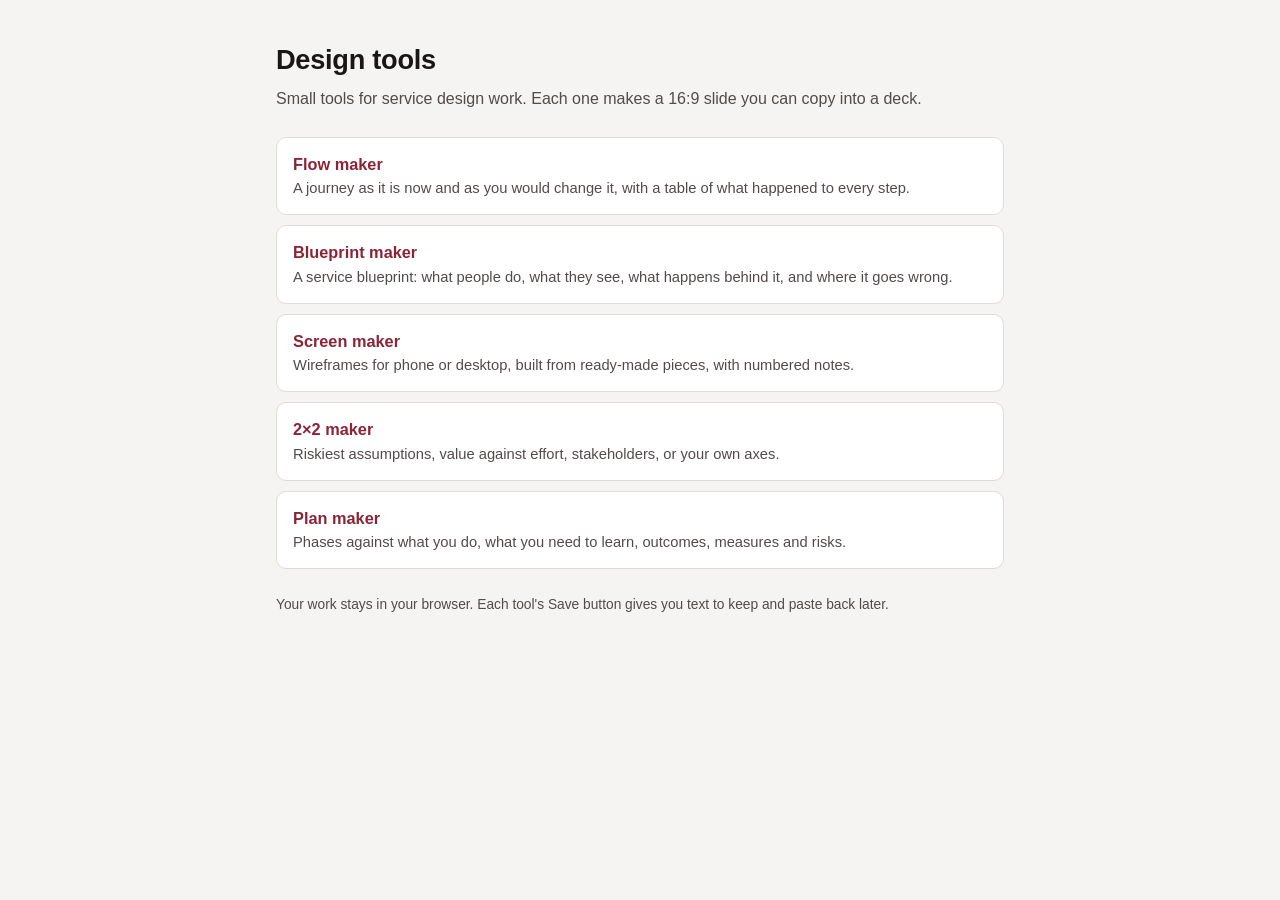
==== index.html @ 123a7e5f "Design tools: flow, blueprint, screen, 2×2 and plan makers Flow maker and Screen maker come from mmu" ====
<!doctype html>
<html lang="en-GB">
<head>
<meta charset="utf-8">
<meta name="viewport" content="width=device-width, initial-scale=1">
<title>Design tools</title>
<style>
  :root{--bg:#F5F4F2;--surface:#FFFFFF;--ink:#1A1618;--ink-2:#514B4A;--line:#DFDBD7;--link:#8C2437}
  @media (prefers-color-scheme:dark){:root:not([data-theme="light"]){--bg:#1A1618;--surface:#262122;--ink:#F5F4F2;--ink-2:#C9C3C0;--line:#4D4847;--link:#F0A9B5}}
  :root[data-theme="dark"]{--bg:#1A1618;--surface:#262122;--ink:#F5F4F2;--ink-2:#C9C3C0;--line:#4D4847;--link:#F0A9B5}
  *{box-sizing:border-box}
  body{margin:0;background:var(--bg);color:var(--ink);font-family:-apple-system,BlinkMacSystemFont,"Segoe UI",Inter,Roboto,sans-serif;line-height:1.5}
  main{max-width:760px;margin:0 auto;padding:40px 16px}
  h1{font-size:1.7rem;margin:0 0 6px;letter-spacing:-0.01em}
  .lede{color:var(--ink-2);margin:0 0 26px}
  ul{list-style:none;margin:0;padding:0;display:grid;gap:10px}
  a.tool{display:block;background:var(--surface);border:1px solid var(--line);border-radius:10px;padding:14px 16px;text-decoration:none;color:inherit}
  a.tool:hover{border-color:var(--link)}
  a.tool:focus-visible{outline:2px solid var(--link);outline-offset:2px}
  a.tool b{display:block;color:var(--link);font-size:1.02rem}
  a.tool span{color:var(--ink-2);font-size:0.92rem}
  footer{color:var(--ink-2);font-size:0.86rem;margin-top:26px}
</style>
</head>
<body>
<main>
  <h1>Design tools</h1>
  <p class="lede">Small tools for service design work. Each one makes a 16:9 slide you can copy into a deck.</p>
  <ul>
    <li><a class="tool" href="flow.html"><b>Flow maker</b><span>A journey as it is now and as you would change it, with a table of what happened to every step.</span></a></li>
    <li><a class="tool" href="blueprint.html"><b>Blueprint maker</b><span>A service blueprint: what people do, what they see, what happens behind it, and where it goes wrong.</span></a></li>
    <li><a class="tool" href="screen-maker.html"><b>Screen maker</b><span>Wireframes for phone or desktop, built from ready-made pieces, with numbered notes.</span></a></li>
    <li><a class="tool" href="matrix.html"><b>2×2 maker</b><span>Riskiest assumptions, value against effort, stakeholders, or your own axes.</span></a></li>
    <li><a class="tool" href="plan.html"><b>Plan maker</b><span>Phases against what you do, what you need to learn, outcomes, measures and risks.</span></a></li>
  </ul>
  <footer>Your work stays in your browser. Each tool's Save button gives you text to keep and paste back later.</footer>
</main>
</body>
</html>
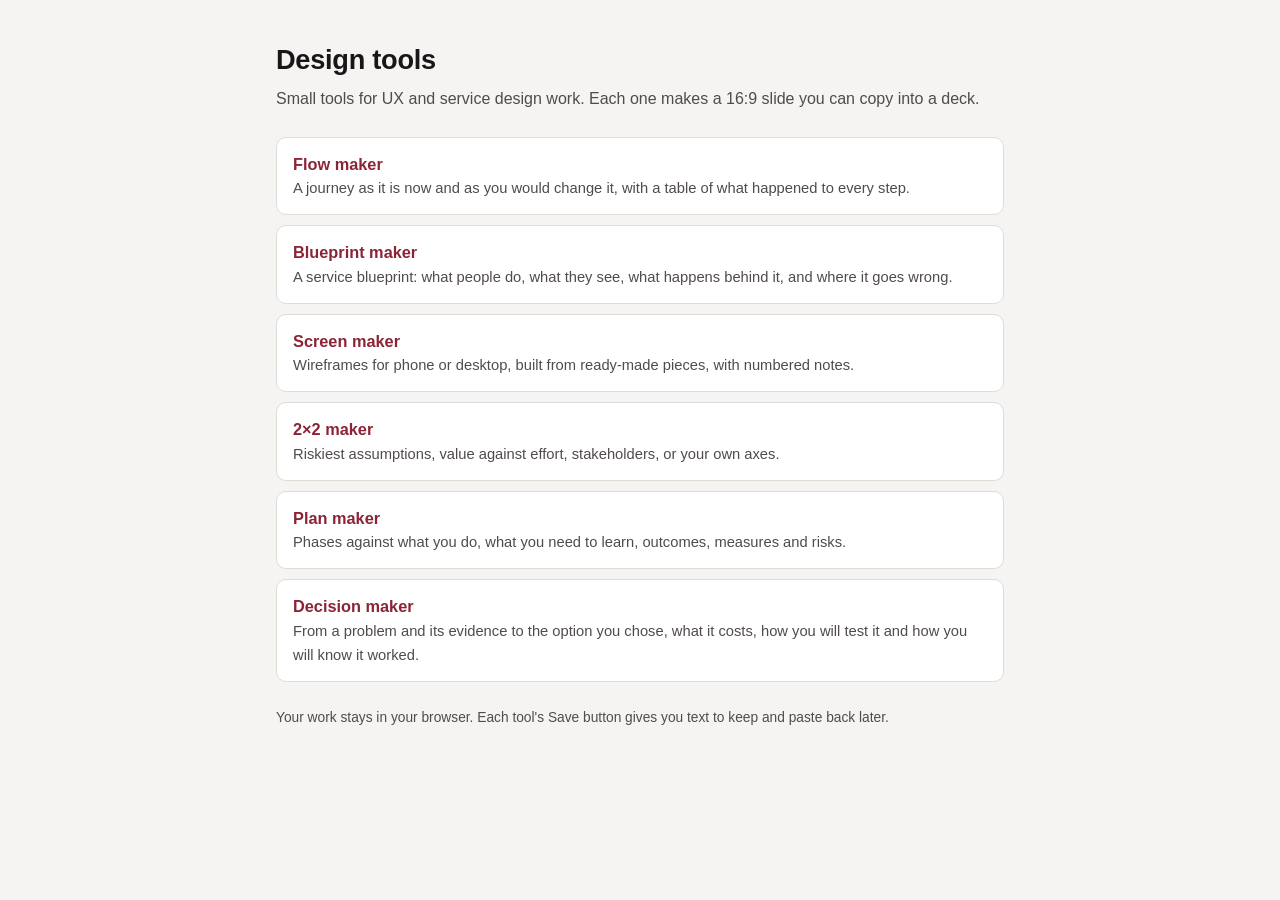
==== commit cfe9a585: "Add the Decision maker and two optional Blueprint lanes The Decision maker takes each decision from " ====
--- a/index.html
+++ b/index.html
@@ -25,13 +25,14 @@
 <body>
 <main>
   <h1>Design tools</h1>
-  <p class="lede">Small tools for service design work. Each one makes a 16:9 slide you can copy into a deck.</p>
+  <p class="lede">Small tools for UX and service design work. Each one makes a 16:9 slide you can copy into a deck.</p>
   <ul>
     <li><a class="tool" href="flow.html"><b>Flow maker</b><span>A journey as it is now and as you would change it, with a table of what happened to every step.</span></a></li>
     <li><a class="tool" href="blueprint.html"><b>Blueprint maker</b><span>A service blueprint: what people do, what they see, what happens behind it, and where it goes wrong.</span></a></li>
     <li><a class="tool" href="screen-maker.html"><b>Screen maker</b><span>Wireframes for phone or desktop, built from ready-made pieces, with numbered notes.</span></a></li>
     <li><a class="tool" href="matrix.html"><b>2×2 maker</b><span>Riskiest assumptions, value against effort, stakeholders, or your own axes.</span></a></li>
     <li><a class="tool" href="plan.html"><b>Plan maker</b><span>Phases against what you do, what you need to learn, outcomes, measures and risks.</span></a></li>
+    <li><a class="tool" href="decision.html"><b>Decision maker</b><span>From a problem and its evidence to the option you chose, what it costs, how you will test it and how you will know it worked.</span></a></li>
   </ul>
   <footer>Your work stays in your browser. Each tool's Save button gives you text to keep and paste back later.</footer>
 </main>
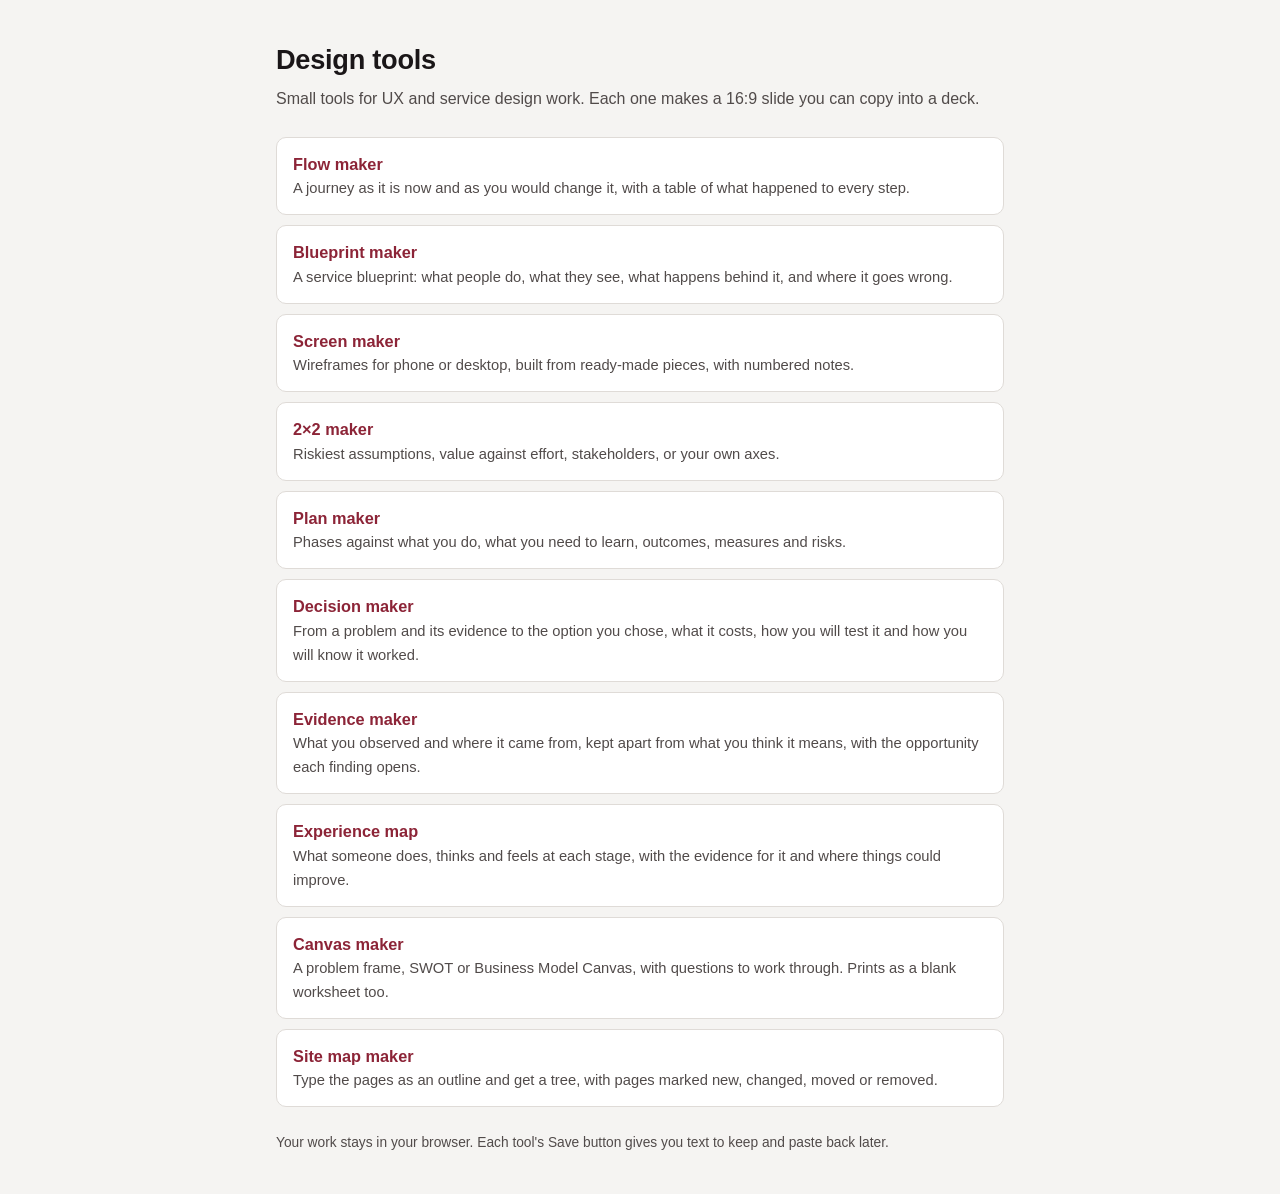
==== commit ecbcbc01: "Add the Evidence, Canvas, Experience map and Site map tools Evidence keeps what was observed apart f" ====
--- a/index.html
+++ b/index.html
@@ -33,6 +33,10 @@
     <li><a class="tool" href="matrix.html"><b>2×2 maker</b><span>Riskiest assumptions, value against effort, stakeholders, or your own axes.</span></a></li>
     <li><a class="tool" href="plan.html"><b>Plan maker</b><span>Phases against what you do, what you need to learn, outcomes, measures and risks.</span></a></li>
     <li><a class="tool" href="decision.html"><b>Decision maker</b><span>From a problem and its evidence to the option you chose, what it costs, how you will test it and how you will know it worked.</span></a></li>
+    <li><a class="tool" href="evidence.html"><b>Evidence maker</b><span>What you observed and where it came from, kept apart from what you think it means, with the opportunity each finding opens.</span></a></li>
+    <li><a class="tool" href="experience.html"><b>Experience map</b><span>What someone does, thinks and feels at each stage, with the evidence for it and where things could improve.</span></a></li>
+    <li><a class="tool" href="canvas.html"><b>Canvas maker</b><span>A problem frame, SWOT or Business Model Canvas, with questions to work through. Prints as a blank worksheet too.</span></a></li>
+    <li><a class="tool" href="sitemap.html"><b>Site map maker</b><span>Type the pages as an outline and get a tree, with pages marked new, changed, moved or removed.</span></a></li>
   </ul>
   <footer>Your work stays in your browser. Each tool's Save button gives you text to keep and paste back later.</footer>
 </main>
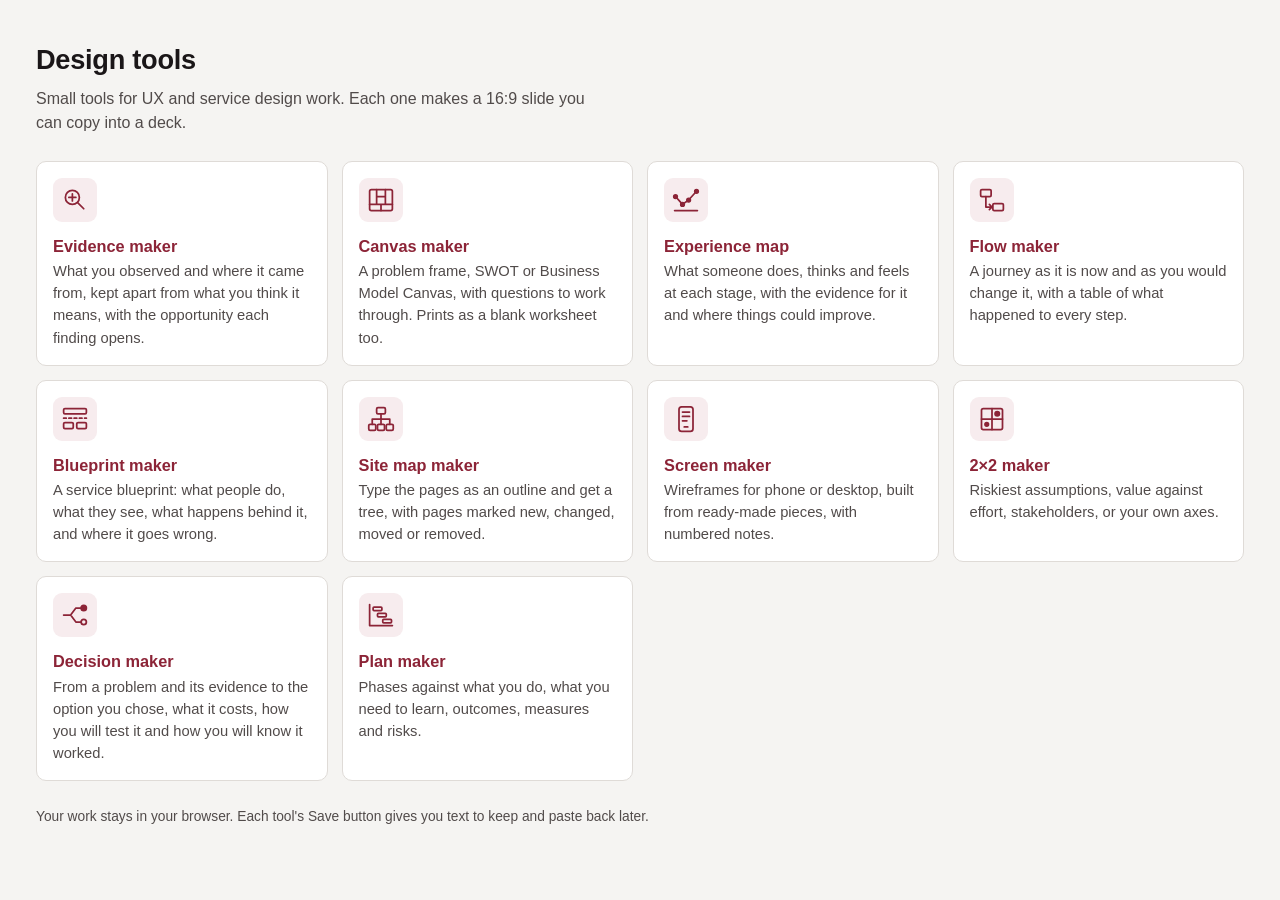
==== commit 3f4374ab: "Landing page: a grid of tools with icons The tools now follow the order of the work rather than the " ====
--- a/index.html
+++ b/index.html
@@ -5,20 +5,23 @@
 <meta name="viewport" content="width=device-width, initial-scale=1">
 <title>Design tools</title>
 <style>
-  :root{--bg:#F5F4F2;--surface:#FFFFFF;--ink:#1A1618;--ink-2:#514B4A;--line:#DFDBD7;--link:#8C2437}
-  @media (prefers-color-scheme:dark){:root:not([data-theme="light"]){--bg:#1A1618;--surface:#262122;--ink:#F5F4F2;--ink-2:#C9C3C0;--line:#4D4847;--link:#F0A9B5}}
-  :root[data-theme="dark"]{--bg:#1A1618;--surface:#262122;--ink:#F5F4F2;--ink-2:#C9C3C0;--line:#4D4847;--link:#F0A9B5}
+  :root{--bg:#F5F4F2;--surface:#FFFFFF;--ink:#1A1618;--ink-2:#514B4A;--line:#DFDBD7;--link:#8C2437;--tile:#F7ECEE}
+  @media (prefers-color-scheme:dark){:root:not([data-theme="light"]){--bg:#1A1618;--surface:#262122;--ink:#F5F4F2;--ink-2:#C9C3C0;--line:#4D4847;--link:#F0A9B5;--tile:#3D2A2E}}
+  :root[data-theme="dark"]{--bg:#1A1618;--surface:#262122;--ink:#F5F4F2;--ink-2:#C9C3C0;--line:#4D4847;--link:#F0A9B5;--tile:#3D2A2E}
   *{box-sizing:border-box}
   body{margin:0;background:var(--bg);color:var(--ink);font-family:-apple-system,BlinkMacSystemFont,"Segoe UI",Inter,Roboto,sans-serif;line-height:1.5}
-  main{max-width:760px;margin:0 auto;padding:40px 16px}
+  main{max-width:1240px;margin:0 auto;padding:40px 16px}
   h1{font-size:1.7rem;margin:0 0 6px;letter-spacing:-0.01em}
-  .lede{color:var(--ink-2);margin:0 0 26px}
-  ul{list-style:none;margin:0;padding:0;display:grid;gap:10px}
-  a.tool{display:block;background:var(--surface);border:1px solid var(--line);border-radius:10px;padding:14px 16px;text-decoration:none;color:inherit}
+  .lede{color:var(--ink-2);margin:0 0 26px;max-width:62ch}
+  ul{list-style:none;margin:0;padding:0;display:grid;gap:14px;grid-template-columns:repeat(auto-fill,minmax(min(100%,270px),1fr))}
+  li{display:grid}
+  a.tool{display:block;background:var(--surface);border:1px solid var(--line);border-radius:10px;padding:16px;text-decoration:none;color:inherit}
   a.tool:hover{border-color:var(--link)}
   a.tool:focus-visible{outline:2px solid var(--link);outline-offset:2px}
-  a.tool b{display:block;color:var(--link);font-size:1.02rem}
-  a.tool span{color:var(--ink-2);font-size:0.92rem}
+  a.tool svg{display:block;width:44px;height:44px;padding:8px;margin-bottom:12px;border-radius:9px;background:var(--tile);color:var(--link);fill:none;stroke:currentColor;stroke-width:2;stroke-linecap:round;stroke-linejoin:round}
+  a.tool svg .on{fill:currentColor}
+  a.tool b{display:block;color:var(--link);font-size:1.02rem;margin-bottom:2px}
+  a.tool span{display:block;color:var(--ink-2);font-size:0.92rem}
   footer{color:var(--ink-2);font-size:0.86rem;margin-top:26px}
 </style>
 </head>
@@ -27,16 +30,16 @@
   <h1>Design tools</h1>
   <p class="lede">Small tools for UX and service design work. Each one makes a 16:9 slide you can copy into a deck.</p>
   <ul>
-    <li><a class="tool" href="flow.html"><b>Flow maker</b><span>A journey as it is now and as you would change it, with a table of what happened to every step.</span></a></li>
-    <li><a class="tool" href="blueprint.html"><b>Blueprint maker</b><span>A service blueprint: what people do, what they see, what happens behind it, and where it goes wrong.</span></a></li>
-    <li><a class="tool" href="screen-maker.html"><b>Screen maker</b><span>Wireframes for phone or desktop, built from ready-made pieces, with numbered notes.</span></a></li>
-    <li><a class="tool" href="matrix.html"><b>2×2 maker</b><span>Riskiest assumptions, value against effort, stakeholders, or your own axes.</span></a></li>
-    <li><a class="tool" href="plan.html"><b>Plan maker</b><span>Phases against what you do, what you need to learn, outcomes, measures and risks.</span></a></li>
-    <li><a class="tool" href="decision.html"><b>Decision maker</b><span>From a problem and its evidence to the option you chose, what it costs, how you will test it and how you will know it worked.</span></a></li>
-    <li><a class="tool" href="evidence.html"><b>Evidence maker</b><span>What you observed and where it came from, kept apart from what you think it means, with the opportunity each finding opens.</span></a></li>
-    <li><a class="tool" href="experience.html"><b>Experience map</b><span>What someone does, thinks and feels at each stage, with the evidence for it and where things could improve.</span></a></li>
-    <li><a class="tool" href="canvas.html"><b>Canvas maker</b><span>A problem frame, SWOT or Business Model Canvas, with questions to work through. Prints as a blank worksheet too.</span></a></li>
-    <li><a class="tool" href="sitemap.html"><b>Site map maker</b><span>Type the pages as an outline and get a tree, with pages marked new, changed, moved or removed.</span></a></li>
+    <li><a class="tool" href="evidence.html"><svg viewBox="0 0 32 32" aria-hidden="true"><circle cx="13" cy="13" r="8"/><path d="M19 19l7 7M9 13h8M13 9v8"/></svg><b>Evidence maker</b><span>What you observed and where it came from, kept apart from what you think it means, with the opportunity each finding opens.</span></a></li>
+    <li><a class="tool" href="canvas.html"><svg viewBox="0 0 32 32" aria-hidden="true"><rect x="3" y="4" width="26" height="24" rx="2"/><path d="M3 21h26M11 4v17M21 4v17M16 21v7M11 12h10"/></svg><b>Canvas maker</b><span>A problem frame, SWOT or Business Model Canvas, with questions to work through. Prints as a blank worksheet too.</span></a></li>
+    <li><a class="tool" href="experience.html"><svg viewBox="0 0 32 32" aria-hidden="true"><path d="M4 12l8 9 7-5 9-10"/><circle class="on" cx="4" cy="12" r="2"/><circle class="on" cx="12" cy="21" r="2"/><circle class="on" cx="19" cy="16" r="2"/><circle class="on" cx="28" cy="6" r="2"/><path d="M3 28h26"/></svg><b>Experience map</b><span>What someone does, thinks and feels at each stage, with the evidence for it and where things could improve.</span></a></li>
+    <li><a class="tool" href="flow.html"><svg viewBox="0 0 32 32" aria-hidden="true"><rect x="3" y="4" width="12" height="8" rx="1.5"/><rect x="17" y="20" width="12" height="8" rx="1.5"/><path d="M9 12v12h7M13 21l3 3-3 3"/></svg><b>Flow maker</b><span>A journey as it is now and as you would change it, with a table of what happened to every step.</span></a></li>
+    <li><a class="tool" href="blueprint.html"><svg viewBox="0 0 32 32" aria-hidden="true"><rect x="3" y="4" width="26" height="6" rx="1.5"/><path d="M3 15h26" stroke-dasharray="3 3"/><rect x="3" y="20" width="11" height="7" rx="1.5"/><rect x="18" y="20" width="11" height="7" rx="1.5"/></svg><b>Blueprint maker</b><span>A service blueprint: what people do, what they see, what happens behind it, and where it goes wrong.</span></a></li>
+    <li><a class="tool" href="sitemap.html"><svg viewBox="0 0 32 32" aria-hidden="true"><rect x="11" y="3" width="10" height="7" rx="1.5"/><rect x="2" y="22" width="8" height="7" rx="1.5"/><rect x="12" y="22" width="8" height="7" rx="1.5"/><rect x="22" y="22" width="8" height="7" rx="1.5"/><path d="M16 10v12M6 22v-6h20v6"/></svg><b>Site map maker</b><span>Type the pages as an outline and get a tree, with pages marked new, changed, moved or removed.</span></a></li>
+    <li><a class="tool" href="screen-maker.html"><svg viewBox="0 0 32 32" aria-hidden="true"><rect x="8" y="2" width="16" height="28" rx="3"/><path d="M12 8h8M12 13h8M12 18h5M14 25h4"/></svg><b>Screen maker</b><span>Wireframes for phone or desktop, built from ready-made pieces, with numbered notes.</span></a></li>
+    <li><a class="tool" href="matrix.html"><svg viewBox="0 0 32 32" aria-hidden="true"><rect x="4" y="4" width="24" height="24" rx="2"/><path d="M16 4v24M4 16h24"/><circle class="on" cx="22" cy="10" r="2.5"/><circle class="on" cx="10" cy="22" r="2"/></svg><b>2×2 maker</b><span>Riskiest assumptions, value against effort, stakeholders, or your own axes.</span></a></li>
+    <li><a class="tool" href="decision.html"><svg viewBox="0 0 32 32" aria-hidden="true"><path d="M3 16h8l6-8h6M11 16l6 8h6"/><circle class="on" cx="26" cy="8" r="3"/><circle cx="26" cy="24" r="3"/></svg><b>Decision maker</b><span>From a problem and its evidence to the option you chose, what it costs, how you will test it and how you will know it worked.</span></a></li>
+    <li><a class="tool" href="plan.html"><svg viewBox="0 0 32 32" aria-hidden="true"><path d="M3 4v24h26"/><rect x="7" y="7" width="10" height="4" rx="1"/><rect x="12" y="14" width="10" height="4" rx="1"/><rect x="18" y="21" width="10" height="4" rx="1"/></svg><b>Plan maker</b><span>Phases against what you do, what you need to learn, outcomes, measures and risks.</span></a></li>
   </ul>
   <footer>Your work stays in your browser. Each tool's Save button gives you text to keep and paste back later.</footer>
 </main>
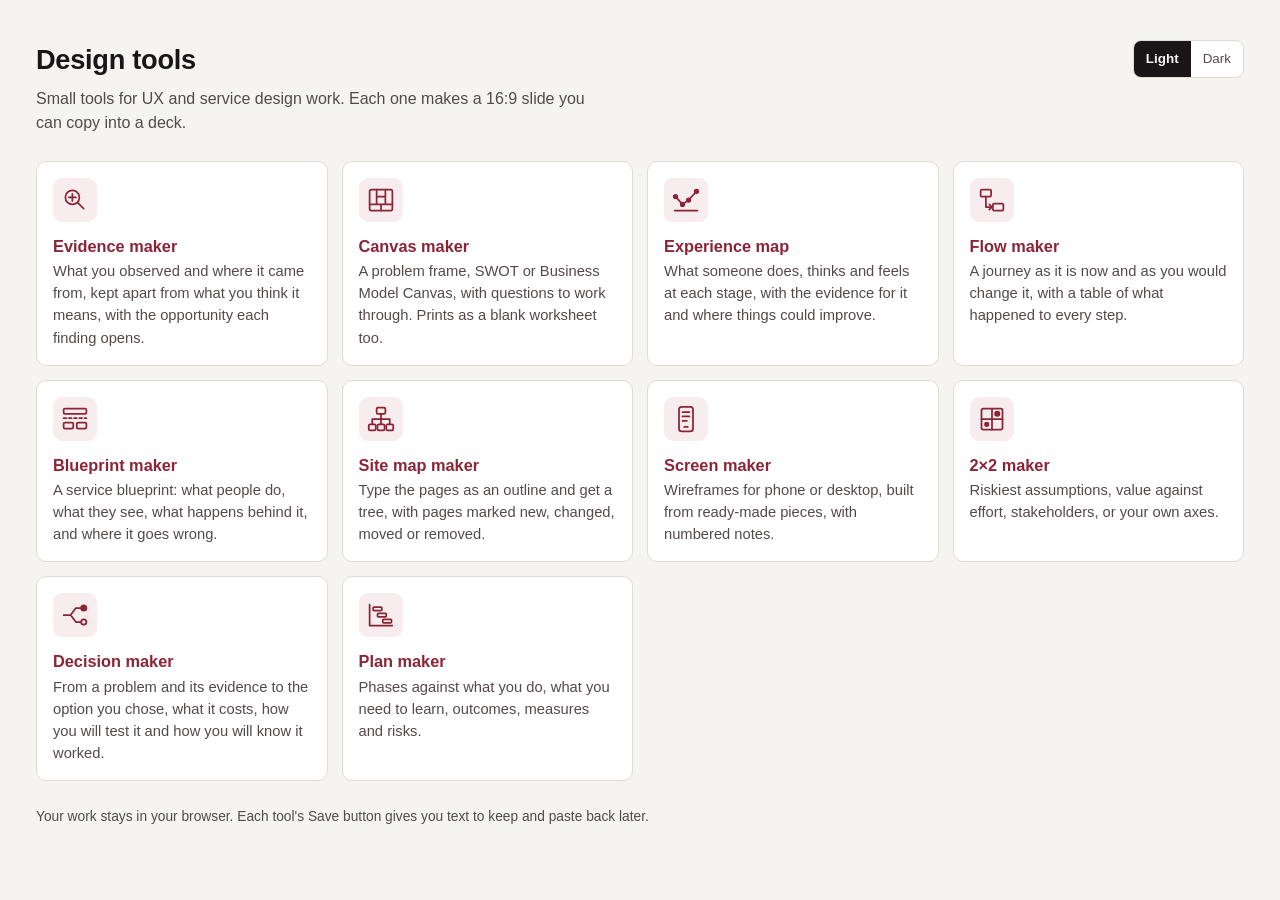
==== commit cc2574b2: "Edit words directly on the slide; add a light and dark switch In the grid tools, Canvas, Site map an" ====
--- a/index.html
+++ b/index.html
@@ -4,6 +4,7 @@
 <meta charset="utf-8">
 <meta name="viewport" content="width=device-width, initial-scale=1">
 <title>Design tools</title>
+<script>try{var t=localStorage.getItem('dt-theme');if(t==='light'||t==='dark')document.documentElement.setAttribute('data-theme',t)}catch(e){}</script>
 <style>
   :root{--bg:#F5F4F2;--surface:#FFFFFF;--ink:#1A1618;--ink-2:#514B4A;--line:#DFDBD7;--link:#8C2437;--tile:#F7ECEE}
   @media (prefers-color-scheme:dark){:root:not([data-theme="light"]){--bg:#1A1618;--surface:#262122;--ink:#F5F4F2;--ink-2:#C9C3C0;--line:#4D4847;--link:#F0A9B5;--tile:#3D2A2E}}
@@ -11,7 +12,12 @@
   *{box-sizing:border-box}
   body{margin:0;background:var(--bg);color:var(--ink);font-family:-apple-system,BlinkMacSystemFont,"Segoe UI",Inter,Roboto,sans-serif;line-height:1.5}
   main{max-width:1240px;margin:0 auto;padding:40px 16px}
+  .top{display:flex;justify-content:space-between;align-items:flex-start;gap:12px}
   h1{font-size:1.7rem;margin:0 0 6px;letter-spacing:-0.01em}
+  .theme{flex:none;display:inline-flex;border:1px solid var(--line);border-radius:8px;overflow:hidden;background:var(--surface)}
+  .theme button{font:inherit;font-size:0.84rem;min-height:36px;padding:0 12px;border:0;background:none;color:var(--ink-2);cursor:pointer}
+  .theme button[aria-pressed="true"]{background:var(--ink);color:var(--bg);font-weight:600}
+  .theme button:focus-visible{outline:2px solid var(--link);outline-offset:-2px}
   .lede{color:var(--ink-2);margin:0 0 26px;max-width:62ch}
   ul{list-style:none;margin:0;padding:0;display:grid;gap:14px;grid-template-columns:repeat(auto-fill,minmax(min(100%,270px),1fr))}
   li{display:grid}
@@ -27,7 +33,7 @@
 </head>
 <body>
 <main>
-  <h1>Design tools</h1>
+  <div class="top"><h1>Design tools</h1><span class="theme" role="group" aria-label="Page colours"><button type="button" data-theme-to="light">Light</button><button type="button" data-theme-to="dark">Dark</button></span></div>
   <p class="lede">Small tools for UX and service design work. Each one makes a 16:9 slide you can copy into a deck.</p>
   <ul>
     <li><a class="tool" href="evidence.html"><svg viewBox="0 0 32 32" aria-hidden="true"><circle cx="13" cy="13" r="8"/><path d="M19 19l7 7M9 13h8M13 9v8"/></svg><b>Evidence maker</b><span>What you observed and where it came from, kept apart from what you think it means, with the opportunity each finding opens.</span></a></li>
@@ -43,5 +49,13 @@
   </ul>
   <footer>Your work stays in your browser. Each tool's Save button gives you text to keep and paste back later.</footer>
 </main>
+<script>
+(function () {
+  const root = document.documentElement, dark = matchMedia('(prefers-color-scheme:dark)'), buttons = document.querySelectorAll('[data-theme-to]');
+  const mark = () => { const now = root.getAttribute('data-theme') || (dark.matches ? 'dark' : 'light'); buttons.forEach(b => b.setAttribute('aria-pressed', String(b.dataset.themeTo === now))); };
+  buttons.forEach(b => b.addEventListener('click', () => { root.setAttribute('data-theme', b.dataset.themeTo); try { localStorage.setItem('dt-theme', b.dataset.themeTo); } catch (e) {} mark(); }));
+  dark.addEventListener('change', mark); mark();
+})();
+</script>
 </body>
 </html>
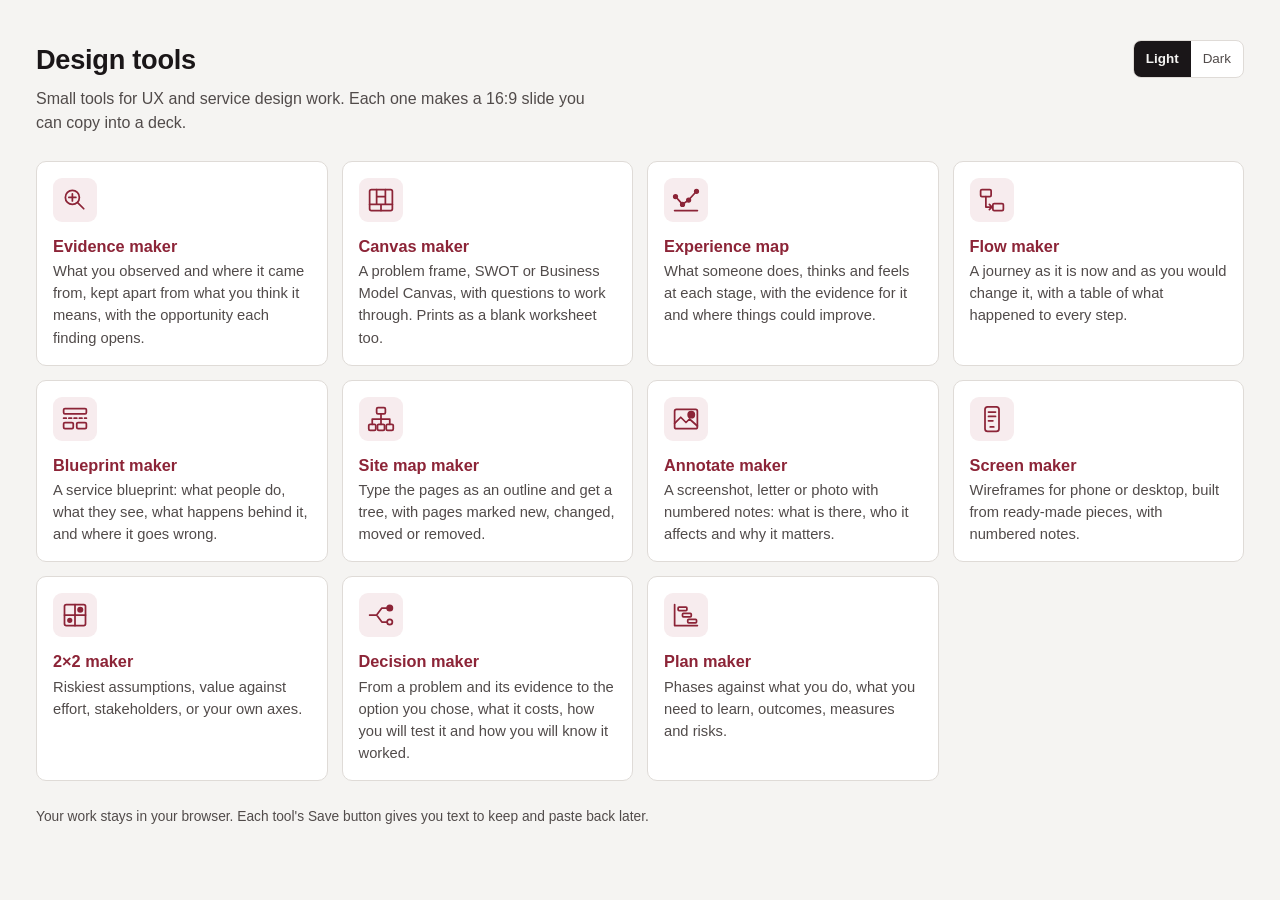
==== commit 390e1a43: "Add the Annotate maker A screenshot, letter or photo with numbered notes beside it. Pictures arrive " ====
--- a/index.html
+++ b/index.html
@@ -42,6 +42,7 @@
     <li><a class="tool" href="flow.html"><svg viewBox="0 0 32 32" aria-hidden="true"><rect x="3" y="4" width="12" height="8" rx="1.5"/><rect x="17" y="20" width="12" height="8" rx="1.5"/><path d="M9 12v12h7M13 21l3 3-3 3"/></svg><b>Flow maker</b><span>A journey as it is now and as you would change it, with a table of what happened to every step.</span></a></li>
     <li><a class="tool" href="blueprint.html"><svg viewBox="0 0 32 32" aria-hidden="true"><rect x="3" y="4" width="26" height="6" rx="1.5"/><path d="M3 15h26" stroke-dasharray="3 3"/><rect x="3" y="20" width="11" height="7" rx="1.5"/><rect x="18" y="20" width="11" height="7" rx="1.5"/></svg><b>Blueprint maker</b><span>A service blueprint: what people do, what they see, what happens behind it, and where it goes wrong.</span></a></li>
     <li><a class="tool" href="sitemap.html"><svg viewBox="0 0 32 32" aria-hidden="true"><rect x="11" y="3" width="10" height="7" rx="1.5"/><rect x="2" y="22" width="8" height="7" rx="1.5"/><rect x="12" y="22" width="8" height="7" rx="1.5"/><rect x="22" y="22" width="8" height="7" rx="1.5"/><path d="M16 10v12M6 22v-6h20v6"/></svg><b>Site map maker</b><span>Type the pages as an outline and get a tree, with pages marked new, changed, moved or removed.</span></a></li>
+    <li><a class="tool" href="annotate.html"><svg viewBox="0 0 32 32" aria-hidden="true"><rect x="3" y="5" width="26" height="22" rx="2"/><path d="M3 21l7-7 6 6 4-4 9 8"/><circle class="on" cx="22" cy="11" r="3.5"/></svg><b>Annotate maker</b><span>A screenshot, letter or photo with numbered notes: what is there, who it affects and why it matters.</span></a></li>
     <li><a class="tool" href="screen-maker.html"><svg viewBox="0 0 32 32" aria-hidden="true"><rect x="8" y="2" width="16" height="28" rx="3"/><path d="M12 8h8M12 13h8M12 18h5M14 25h4"/></svg><b>Screen maker</b><span>Wireframes for phone or desktop, built from ready-made pieces, with numbered notes.</span></a></li>
     <li><a class="tool" href="matrix.html"><svg viewBox="0 0 32 32" aria-hidden="true"><rect x="4" y="4" width="24" height="24" rx="2"/><path d="M16 4v24M4 16h24"/><circle class="on" cx="22" cy="10" r="2.5"/><circle class="on" cx="10" cy="22" r="2"/></svg><b>2×2 maker</b><span>Riskiest assumptions, value against effort, stakeholders, or your own axes.</span></a></li>
     <li><a class="tool" href="decision.html"><svg viewBox="0 0 32 32" aria-hidden="true"><path d="M3 16h8l6-8h6M11 16l6 8h6"/><circle class="on" cx="26" cy="8" r="3"/><circle cx="26" cy="24" r="3"/></svg><b>Decision maker</b><span>From a problem and its evidence to the option you chose, what it costs, how you will test it and how you will know it worked.</span></a></li>
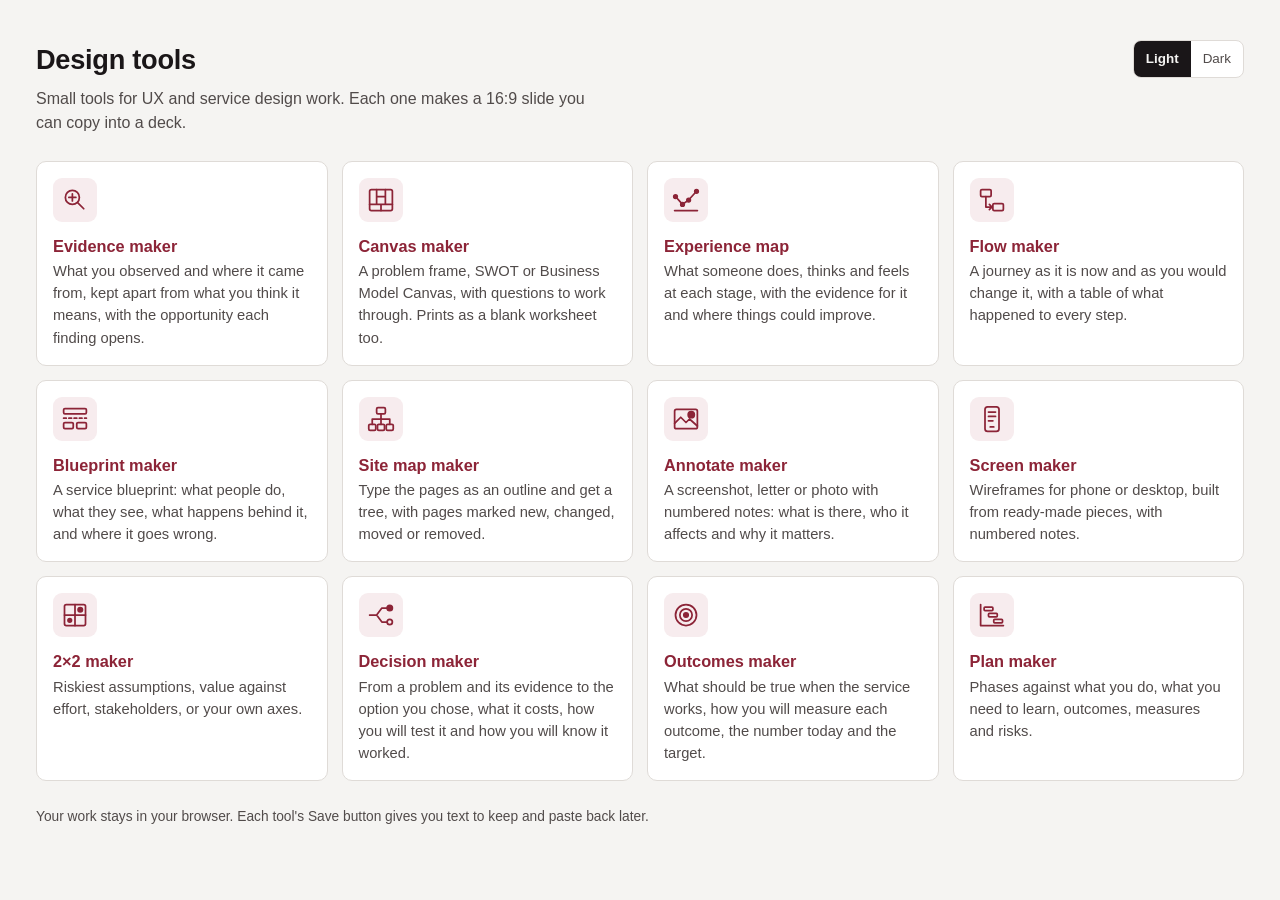
==== commit 7d616096: "Outcomes maker; numbering only where columns are steps The Outcomes maker sets out what should be tr" ====
--- a/index.html
+++ b/index.html
@@ -46,6 +46,7 @@
     <li><a class="tool" href="screen-maker.html"><svg viewBox="0 0 32 32" aria-hidden="true"><rect x="8" y="2" width="16" height="28" rx="3"/><path d="M12 8h8M12 13h8M12 18h5M14 25h4"/></svg><b>Screen maker</b><span>Wireframes for phone or desktop, built from ready-made pieces, with numbered notes.</span></a></li>
     <li><a class="tool" href="matrix.html"><svg viewBox="0 0 32 32" aria-hidden="true"><rect x="4" y="4" width="24" height="24" rx="2"/><path d="M16 4v24M4 16h24"/><circle class="on" cx="22" cy="10" r="2.5"/><circle class="on" cx="10" cy="22" r="2"/></svg><b>2×2 maker</b><span>Riskiest assumptions, value against effort, stakeholders, or your own axes.</span></a></li>
     <li><a class="tool" href="decision.html"><svg viewBox="0 0 32 32" aria-hidden="true"><path d="M3 16h8l6-8h6M11 16l6 8h6"/><circle class="on" cx="26" cy="8" r="3"/><circle cx="26" cy="24" r="3"/></svg><b>Decision maker</b><span>From a problem and its evidence to the option you chose, what it costs, how you will test it and how you will know it worked.</span></a></li>
+    <li><a class="tool" href="outcomes.html"><svg viewBox="0 0 32 32" aria-hidden="true"><circle cx="16" cy="16" r="12"/><circle cx="16" cy="16" r="7"/><circle class="on" cx="16" cy="16" r="2.5"/></svg><b>Outcomes maker</b><span>What should be true when the service works, how you will measure each outcome, the number today and the target.</span></a></li>
     <li><a class="tool" href="plan.html"><svg viewBox="0 0 32 32" aria-hidden="true"><path d="M3 4v24h26"/><rect x="7" y="7" width="10" height="4" rx="1"/><rect x="12" y="14" width="10" height="4" rx="1"/><rect x="18" y="21" width="10" height="4" rx="1"/></svg><b>Plan maker</b><span>Phases against what you do, what you need to learn, outcomes, measures and risks.</span></a></li>
   </ul>
   <footer>Your work stays in your browser. Each tool's Save button gives you text to keep and paste back later.</footer>
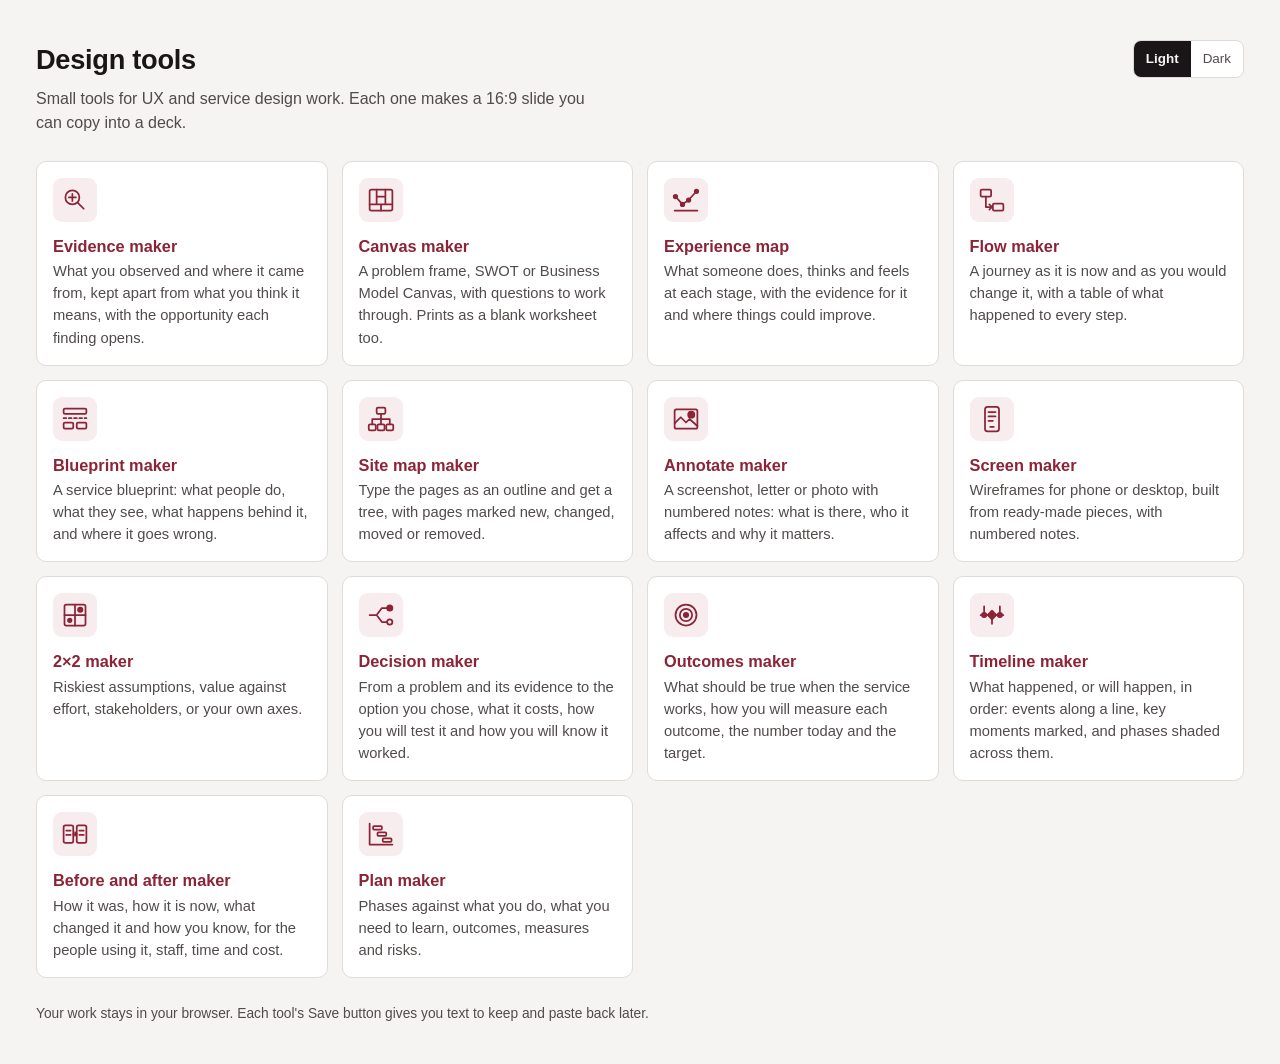
==== commit 14cf53c6: "Timeline and Before and after makers; any slide can hide its header Timeline maker: events along a l" ====
--- a/index.html
+++ b/index.html
@@ -47,6 +47,8 @@
     <li><a class="tool" href="matrix.html"><svg viewBox="0 0 32 32" aria-hidden="true"><rect x="4" y="4" width="24" height="24" rx="2"/><path d="M16 4v24M4 16h24"/><circle class="on" cx="22" cy="10" r="2.5"/><circle class="on" cx="10" cy="22" r="2"/></svg><b>2×2 maker</b><span>Riskiest assumptions, value against effort, stakeholders, or your own axes.</span></a></li>
     <li><a class="tool" href="decision.html"><svg viewBox="0 0 32 32" aria-hidden="true"><path d="M3 16h8l6-8h6M11 16l6 8h6"/><circle class="on" cx="26" cy="8" r="3"/><circle cx="26" cy="24" r="3"/></svg><b>Decision maker</b><span>From a problem and its evidence to the option you chose, what it costs, how you will test it and how you will know it worked.</span></a></li>
     <li><a class="tool" href="outcomes.html"><svg viewBox="0 0 32 32" aria-hidden="true"><circle cx="16" cy="16" r="12"/><circle cx="16" cy="16" r="7"/><circle class="on" cx="16" cy="16" r="2.5"/></svg><b>Outcomes maker</b><span>What should be true when the service works, how you will measure each outcome, the number today and the target.</span></a></li>
+    <li><a class="tool" href="timeline.html"><svg viewBox="0 0 32 32" aria-hidden="true"><path d="M3 16h26"/><circle class="on" cx="7" cy="16" r="2.5"/><path d="M16 11l5 5-5 5-5-5z" class="on"/><circle class="on" cx="25" cy="16" r="2.5"/><path d="M7 13V6M16 21v5M25 13V6"/></svg><b>Timeline maker</b><span>What happened, or will happen, in order: events along a line, key moments marked, and phases shaded across them.</span></a></li>
+    <li><a class="tool" href="before-after.html"><svg viewBox="0 0 32 32" aria-hidden="true"><rect x="3" y="6" width="11" height="20" rx="2"/><rect x="18" y="6" width="11" height="20" rx="2"/><path d="M14 16h4M16 14l2 2-2 2"/><path d="M6 12h5M6 17h5M21 12h5M21 17h5"/></svg><b>Before and after maker</b><span>How it was, how it is now, what changed it and how you know, for the people using it, staff, time and cost.</span></a></li>
     <li><a class="tool" href="plan.html"><svg viewBox="0 0 32 32" aria-hidden="true"><path d="M3 4v24h26"/><rect x="7" y="7" width="10" height="4" rx="1"/><rect x="12" y="14" width="10" height="4" rx="1"/><rect x="18" y="21" width="10" height="4" rx="1"/></svg><b>Plan maker</b><span>Phases against what you do, what you need to learn, outcomes, measures and risks.</span></a></li>
   </ul>
   <footer>Your work stays in your browser. Each tool's Save button gives you text to keep and paste back later.</footer>
